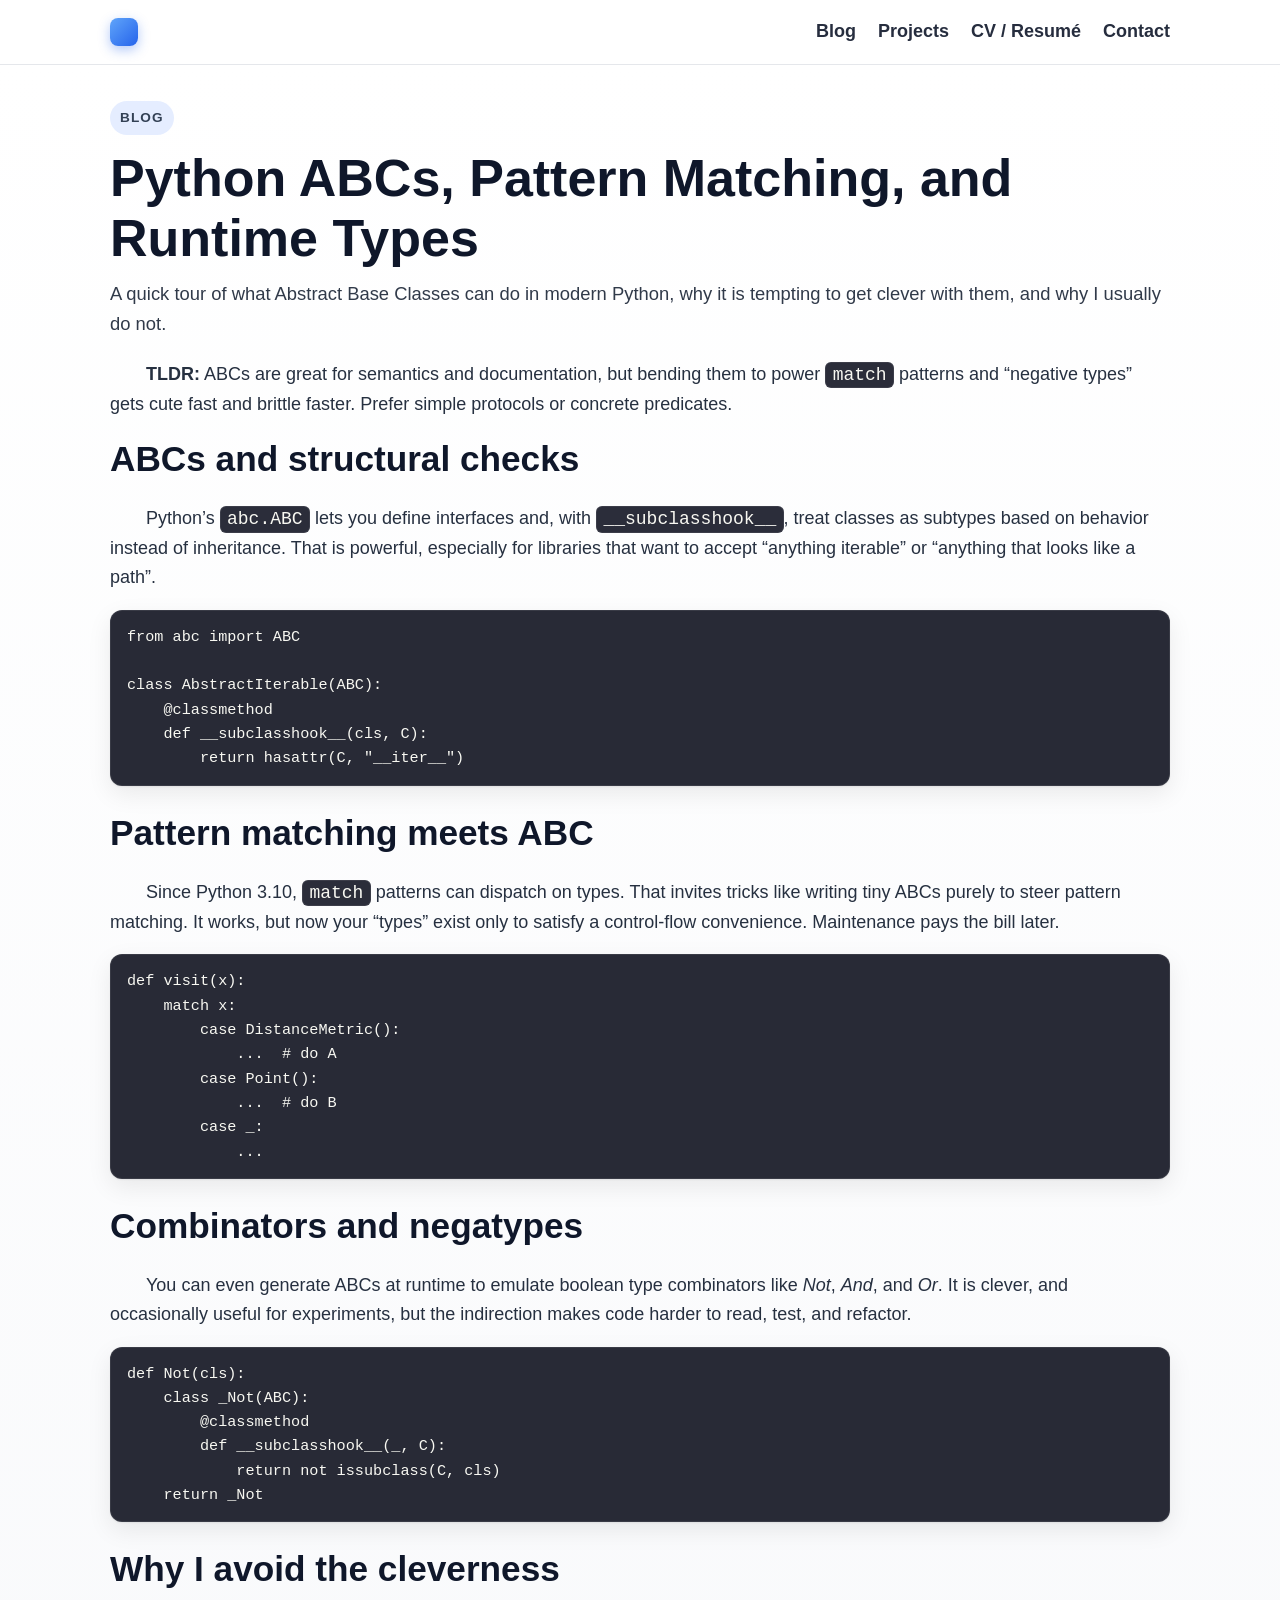
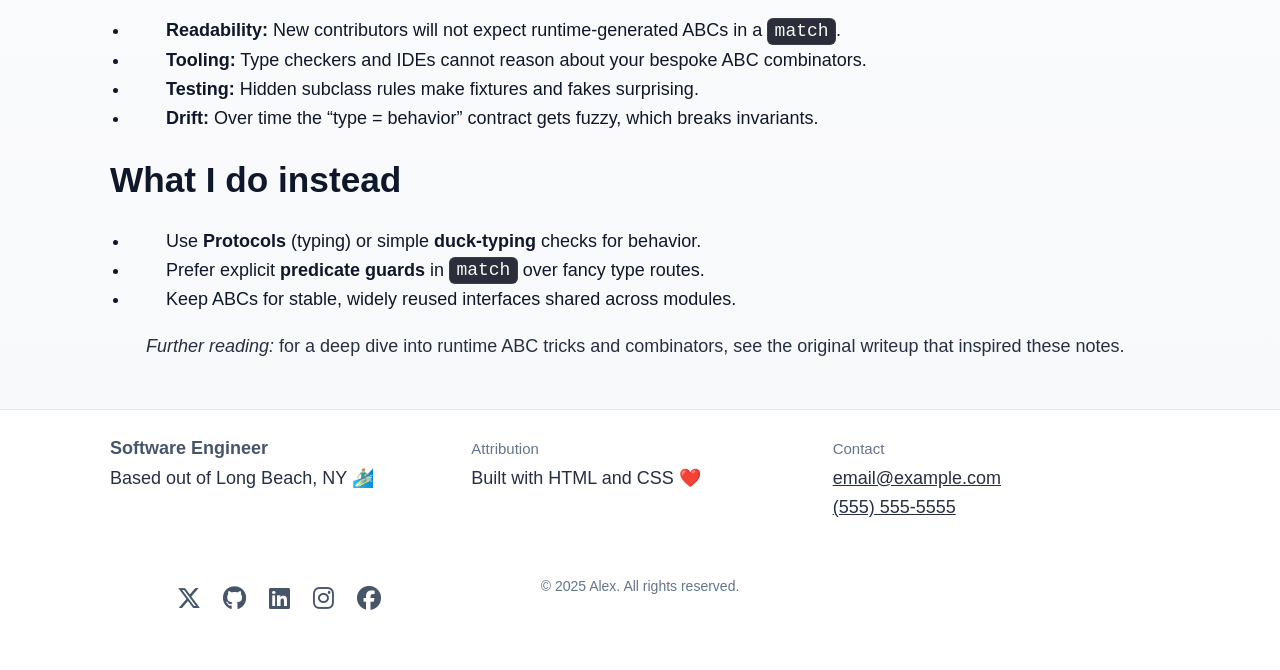
==== blogpost.html @ 9cd6cbfb "First commit" ====
<!DOCTYPE html>
<html lang="en">
  <head>
    <meta charset="utf-8" />
    <meta name="viewport" content="width=device-width, initial-scale=1" />
    <title>Python ABCs, Pattern Matching, and Runtime Types — Alex</title>
    <meta
      name="description"
      content="My notes on Python's Abstract Base Classes and how they interact with structural typing and pattern matching, plus when to avoid clever runtime ABC tricks."
    />
    <link rel="stylesheet" href="css/style.css" />
    <!-- Font Awesome (icons) -->
    <link
      rel="stylesheet"
      href="https://cdnjs.cloudflare.com/ajax/libs/font-awesome/6.5.0/css/all.min.css"
      referrerpolicy="no-referrer"
    />
  </head>
  <body>
    <a class="sr-only" href="#content">Skip to content</a>

    <!-- ======= Header / Navigation ======= -->
    <header class="site-header">
      <div class="container inner">
        <div class="brand">
          <a href="index.html" aria-label="Go to home">
            <span class="logo" aria-hidden="true"></span>
          </a>
        </div>

        <button
          class="menu-toggle"
          type="button"
          aria-expanded="false"
          aria-controls="primary-nav"
          data-menu-toggle
        >
          <span>Menu</span>
        </button>

        <nav id="primary-nav" class="primary" aria-label="Primary">
          <ul class="nav-list">
            <li><a href="blog-posts.html" aria-current="page">Blog</a></li>
            <li><a href="projects.html">Projects</a></li>
            <li><a href="index.html#cv">CV / Resumé</a></li>
            <li><a href="index.html#contact">Contact</a></li>
          </ul>
        </nav>
      </div>
    </header>

    <main id="content">
      <section class="hero compact">
        <div class="container">
          <span class="eyebrow">Blog</span>
          <h1 class="title">
            Python ABCs, Pattern Matching, and Runtime Types
          </h1>
          <p class="lead">
            A quick tour of what Abstract Base Classes can do in modern Python,
            why it is tempting to get clever with them, and why I usually do
            not.
          </p>

          <article style="margin-top: 20px">
            <p class="mono">
              <strong>TLDR:</strong> ABCs are great for semantics and
              documentation, but bending them to power
              <code>match</code> patterns and “negative types” gets cute fast
              and brittle faster. Prefer simple protocols or concrete
              predicates.
            </p>

            <h2>ABCs and structural checks</h2>
            <p class="mono">
              Python’s <code>abc.ABC</code> lets you define interfaces and, with
              <code>__subclasshook__</code>, treat classes as subtypes based on
              behavior instead of inheritance. That is powerful, especially for
              libraries that want to accept “anything iterable” or “anything
              that looks like a path”.
            </p>

            <pre class="code-font"><code>from abc import ABC

class AbstractIterable(ABC):
    @classmethod
    def __subclasshook__(cls, C):
        return hasattr(C, "__iter__")
</code></pre>

            <h2>Pattern matching meets ABC</h2>
            <p class="mono">
              Since Python 3.10, <code>match</code> patterns can dispatch on
              types. That invites tricks like writing tiny ABCs purely to steer
              pattern matching. It works, but now your “types” exist only to
              satisfy a control-flow convenience. Maintenance pays the bill
              later.
            </p>

            <pre class="code-font"><code>def visit(x):
    match x:
        case DistanceMetric():
            ...  # do A
        case Point():
            ...  # do B
        case _:
            ...
</code></pre>

            <h2>Combinators and negatypes</h2>
            <p class="mono">
              You can even generate ABCs at runtime to emulate boolean type
              combinators like <em>Not</em>, <em>And</em>, and <em>Or</em>. It
              is clever, and occasionally useful for experiments, but the
              indirection makes code harder to read, test, and refactor.
            </p>

            <pre class="code-font"><code>def Not(cls):
    class _Not(ABC):
        @classmethod
        def __subclasshook__(_, C):
            return not issubclass(C, cls)
    return _Not
</code></pre>

            <h2>Why I avoid the cleverness</h2>
            <ul class="mono" style="padding-left: 1.25rem">
              <li>
                <strong>Readability:</strong> New contributors will not expect
                runtime-generated ABCs in a <code>match</code>.
              </li>
              <li>
                <strong>Tooling:</strong> Type checkers and IDEs cannot reason
                about your bespoke ABC combinators.
              </li>
              <li>
                <strong>Testing:</strong> Hidden subclass rules make fixtures
                and fakes surprising.
              </li>
              <li>
                <strong>Drift:</strong> Over time the “type = behavior” contract
                gets fuzzy, which breaks invariants.
              </li>
            </ul>

            <h2>What I do instead</h2>
            <ul class="mono" style="padding-left: 1.25rem">
              <li>
                Use <strong>Protocols</strong> (typing) or simple
                <strong>duck-typing</strong> checks for behavior.
              </li>
              <li>
                Prefer explicit <strong>predicate guards</strong> in
                <code>match</code> over fancy type routes.
              </li>
              <li>
                Keep ABCs for stable, widely reused interfaces shared across
                modules.
              </li>
            </ul>

            <p class="mono">
              <em>Further reading:</em> for a deep dive into runtime ABC tricks
              and combinators, see the original writeup that inspired these
              notes.
            </p>
          </article>
        </div>
      </section>
    </main>

    <footer>
      <div class="container footgrid">
        <div>
          <strong>Software Engineer</strong>
          <p>Based out of Long Beach, NY 🏄🏼‍♂️</p>
        </div>
                <div>
          <small>Attribution</small>
          <p>Built with HTML and CSS ❤️</p>
        </div>
        <div>
          <small>Contact</small>
          <p>
            <a href="mailto:email@example.com">email@example.com</a><br />
            <a href="tel:+15555555555">(555) 555-5555</a>
          </p>
        </div>

      <!-- Social icons (match site footer) -->
      <div style="margin-top: 20px; text-align: center; font-size: 1.5rem">
        <a href="#" aria-label="Twitter" style="margin: 0 8px"
          ><i class="fa-brands fa-x-twitter"></i
        ></a>
        <a href="#" aria-label="GitHub" style="margin: 0 8px"
          ><i class="fa-brands fa-github"></i
        ></a>
        <a href="#" aria-label="LinkedIn" style="margin: 0 8px"
          ><i class="fa-brands fa-linkedin"></i
        ></a>
        <a href="#" aria-label="Instagram" style="margin: 0 8px"
          ><i class="fa-brands fa-instagram"></i
        ></a>
        <a href="#" aria-label="Facebook" style="margin: 0 8px"
          ><i class="fa-brands fa-facebook"></i
        ></a>
      </div>

      <p class="copyright">© 2025 Alex. All rights reserved.</p>
    </footer>

    <script>
      // Simple, accessible menu toggle for mobile
      const btn = document.querySelector("[data-menu-toggle]");
      const nav = document.getElementById("primary-nav");
      if (btn && nav) {
        btn.addEventListener("click", () => {
          const open = nav.classList.toggle("open");
          btn.setAttribute("aria-expanded", String(open));
        });
      }
    </script>
  </body>
</html>
---- css/style.css ----
/* ========= Code Blocks — Dracula theme ========= */
:root {
  --dracula-bg: #282a36;
  --dracula-foreground: #f8f8f2;
  --dracula-current-line: #44475a;
  --dracula-comment: #6272a4;
  --dracula-cyan: #8be9fd;
  --dracula-green: #50fa7b;
  --dracula-orange: #ffb86c;
  --dracula-pink: #ff79c6;
  --dracula-purple: #bd93f9;
  --dracula-red: #ff5555;
  --dracula-yellow: #f1fa8c;
}

/* Block code */
pre {
  background: var(--dracula-bg);
  color: var(--dracula-foreground);
  border-radius: 12px;
  border: 1px solid rgba(255, 255, 255, 0.08);
  padding: 14px 16px;
  overflow: auto;
  box-shadow: var(--shadow);
}
pre code {
  font-family: ui-monospace, SFMono-Regular, Menlo, Consolas, monospace;
  font-size: 0.95rem;
  line-height: 1.6;
  display: block;
}

/* Inline code */
:not(pre) > code {
  background: #2b2d3a;
  color: var(--dracula-foreground);
  border: 1px solid rgba(255, 255, 255, 0.08);
  border-radius: 6px;
  padding: 0.12em 0.35em;
  font-family: ui-monospace, SFMono-Regular, Menlo, Consolas, monospace;
}

/* Text selection inside code */
pre ::selection,
code::selection {
  background: var(--dracula-current-line);
  color: var(--dracula-foreground);
}

/* Prism.js-style tokens */
.token.comment,
.token.prolog,
.token.doctype,
.token.cdata {
  color: var(--dracula-comment);
  font-style: italic;
}
.token.punctuation {
  color: var(--dracula-foreground);
  opacity: 0.8;
}
.token.selector,
.token.tag,
.token.keyword,
.token.directive,
.token.atrule {
  color: var(--dracula-pink);
}
.token.function,
.token.method,
.token.class-name,
.token.builtin,
.token.property-access {
  color: var(--dracula-cyan);
}
.token.string,
.token.char,
.token.attr-value {
  color: var(--dracula-green);
}
.token.number,
.token.constant,
.token.symbol,
.token.boolean {
  color: var(--dracula-purple);
}
.token.property,
.token.attr-name,
.token.module,
.token.namespace {
  color: var(--dracula-orange);
}
.token.operator,
.token.entity,
.token.url {
  color: var(--dracula-pink);
}
.token.regex,
.token.important {
  color: var(--dracula-orange);
}
.token.deleted {
  color: var(--dracula-red);
}
pre code.language-plaintext {
  color: var(--dracula-cyan);
}

.mono {
  text-indent: 2em; /* control the indent */
  line-height: 1.6; /* improves readability */
  /* NOTE: intentionally inherit the body font so paragraphs match the H1 (San Francisco on macOS) */
  font-family: inherit;
  font-size: 18px; /* set paragraph font size */
}

.mono2 {
  text-align: center;
  -webkit-box-align: center;
  -ms-flex-align: center;
  align-items: center;
  -ms-grid-row-align: center;
  align-self: center;
  /* intionally left blank for future overrides */
}

.mono2 ul {
  list-style: none;
  padding-left: 0;
}

*,
*::before,
*::after {
  box-sizing: border-box;
}
html:focus-within {
  scroll-behavior: smooth;
}
html,
body {
  height: 100%;
}
body {
  margin: 0;
  /* Use the macOS system UI stack so headers and paragraphs use San Francisco on Mac */
  font-family: -apple-system, BlinkMacSystemFont, "SF Pro Text",
    "SF Pro Display", Segoe UI, Roboto, Helvetica, Arial, "Apple Color Emoji",
    "Segoe UI Emoji", sans-serif;
  line-height: 1.65;
  color: var(--text);
  background: var(--bg);
  font-size: 18px;
}
img,
svg,
video,
canvas {
  max-width: 100%;
  display: block;
  height: auto;
}
a {
  color: inherit;
}

:root {
  --bg: #ffffffa5;
  --surface: #f6f7f9;
  --text: #0f172a;
  --muted: #55607088;
  --border: #e5e7eb;
  --accent: #2563eb; /* blue-600 */
  --accent-ink: #f6fafe;
  --radius: 16px;
  --shadow: 0 1px 2px rgba(0, 0, 0, 0.06), 0 8px 24px rgba(0, 0, 0, 0.08);
  --container: 1100px;
}

.container {
  max-width: var(--container);
  margin-inline: auto;
  padding: 0 20px;
}
.sr-only {
  position: absolute;
  width: 1px;
  height: 1px;
  padding: 0;
  margin: -1px;
  overflow: hidden;
  clip: rect(0, 0, 0, 0);
  white-space: nowrap;
  border: 0;
}

/* ========= Header / Nav ========= */
header.site-header {
  position: sticky;
  top: 0;
  z-index: 50;
  background: rgba(255, 255, 255, 0.8);
  backdrop-filter: saturate(180%) blur(10px);
  border-bottom: 1px solid var(--border);
}
.site-header .inner {
  display: flex;
  align-items: center;
  gap: 16px;
  min-height: 64px;
}
.brand {
  font-weight: 800;
  letter-spacing: 0.2px;
}
.brand a {
  display: flex;
  align-items: center;
  gap: 10px;
  text-decoration: none;
}
.brand .logo {
  width: 28px;
  height: 28px;
  border-radius: 8px;
  background: linear-gradient(135deg, #60a5fa, #2563eb);
  box-shadow: 0 4px 12px rgba(37, 99, 235, 0.35);
}

nav.primary {
  margin-left: auto;
}
.nav-list {
  display: flex;
  gap: 22px;
  list-style: none;
  margin: 0;
  padding: 0;
}
.nav-list a {
  font-weight: 600;
  text-decoration: none;
  opacity: 0.9;
}
.nav-list a:hover {
  opacity: 1;
  color: var(--accent);
}

.menu-toggle {
  display: none;
  border: 1px solid var(--border);
  background: #fff;
  border-radius: 10px;
  padding: 8px 10px;
  box-shadow: var(--shadow);
}

@media (max-width: 820px) {
  nav.primary {
    position: fixed;
    inset: 64px 0 auto 0;
    background: #fff;
    border-bottom: 1px solid var(--border);
    display: none;
  }
  nav.primary.open {
    display: block;
  }
  .nav-list {
    flex-direction: column;
    padding: 18px 20px;
  }
  .menu-toggle {
    display: inline-flex;
    margin-left: auto;
    align-items: center;
    gap: 8px;
  }
}

/* ========= Sections ========= */
section {
  padding: 72px 0;
}
section.compact {
  padding: 36px 0;
}
.eyebrow {
  display: inline-block;
  font-size: 0.85rem;
  font-weight: 700;
  letter-spacing: 0.08em;
  text-transform: uppercase;
  color: #334155;
  background: #e5edff;
  border-radius: 999px;
  padding: 6px 10px;
}
h1 {
  font-size: clamp(2rem, 4vw + 1rem, 3.25rem);
  line-height: 1.15;
  margin: 14px 0 10px;
}
h2 {
  font-size: clamp(1.5rem, 2.5vw + 0.5rem, 2.2rem);
  margin: 0 0 16px;
}
p {
  margin: 0 0 12px;
  color: #263040;
}

.kicker {
  font-weight: 700;
  color: #0b1324;
}
.lead {
  font-size: 1.15rem;
  opacity: 0.95;
}

/* ========= Hero ========= */
.hero {
  background: linear-gradient(180deg, #ffffff 0, #f8f9fb 100%);
}
.hero .grid {
  display: grid;
  grid-template-columns: 1.2fr 0.8fr;
  gap: 36px;
  align-items: center;
}
.hero .title span.name {
  background: linear-gradient(90deg, #111827, #2563eb);
  -webkit-background-clip: text;
  background-clip: text;
  color: transparent;
}

.actions {
  display: flex;
  gap: 12px;
  flex-wrap: wrap;
  margin-top: 10px;
}
.btn {
  display: inline-flex;
  align-items: center;
  gap: 8px;
  padding: 12px 16px;
  border-radius: 12px;
  border: 1px solid var(--border);
  text-decoration: none;
  font-weight: 650;
}
.btn.primary {
  background: var(--accent);
  border-color: transparent;
  color: var(--accent-ink);
  box-shadow: 0 8px 22px rgba(37, 99, 235, 0.25);
}
.btn.ghost {
  background: #ffffffa7;
}

.portrait {
  aspect-ratio: 1/1;
  border-radius: 24px;
  background: radial-gradient(
    60% 60% at 60% 30%,
    #c7d2fe 0,
    #93c5fd 40%,
    #2563eb 100%
  );
  position: relative;
  box-shadow: var(--shadow);
}
.portrait::after {
  content: "";
  position: absolute;
  inset: 10%;
  border: 2px dashed rgba(255, 255, 255, 0.65);
  border-radius: 22px;
}

@media (max-width: 920px) {
  .hero .grid {
    grid-template-columns: 1fr;
  }
  .portrait {
    order: -1;
  }
}

/* ========= Logos line ========= */
.employers {
  display: flex;
  flex-wrap: wrap;
  gap: 18px;
  align-items: center;
  color: #475569;
}
.employers a {
  color: #334155;
}

/* ========= Testimonials ========= */
.testimonials .grid {
  display: grid;
  grid-template-columns: repeat(3, 1fr);
  gap: 18px;
}
.card {
  background: #ffffffa7;
  border: 1px solid var(--border);
  border-radius: var(--radius);
  box-shadow: var(--shadow);
  padding: 18px;
}
.quote {
  font-size: 1.05rem;
}
.person {
  display: flex;
  gap: 12px;
  align-items: center;
  margin-top: 12px;
}
.avatar {
  width: 48px;
  height: 48px;
  border-radius: 999px;
  background: conic-gradient(from 0deg, #2563eb, #60a5fa, #93c5fd, #2563eb);
}

@media (max-width: 920px) {
  .testimonials .grid {
    grid-template-columns: 1fr;
  }
}

/* ========= Contact ========= */
form {
  display: grid;
  gap: 14px;
}
.grid-2 {
  display: grid;
  gap: 14px;
  grid-template-columns: 1fr 1fr;
}
label {
  font-size: 0.925rem;
  font-weight: 600;
  color: #0b1324;
}
input,
textarea {
  width: 100%;
  border: 1px solid var(--border);
  border-radius: 12px;
  padding: 12px 14px;
  font: inherit;
  background: #ffffffa7;
}
textarea {
  min-height: 130px;
  resize: vertical;
}

@media (max-width: 720px) {
  .grid-2 {
    grid-template-columns: 1fr;
  }
}

/* ========= Footer ========= */
footer {
  border-top: 1px solid var(--border);
  padding: 24px 0 56px;
  color: #475569;
  background: #ffffffa7;
}
.footgrid {
  display: grid;
  gap: 24px;
  grid-template-columns: 1fr 1fr 1fr;
}
.footgrid small {
  color: #64748b;
}

/* bottom centered copyright line */
footer .copyright {
  margin-top: 16px;
  text-align: center;
  font-size: 0.875rem;
  color: #64748b;
}

@media (max-width: 900px) {
  .footgrid {
    grid-template-columns: 1fr;
  }
}

/* ========= Optional: code-specific font (use this class when needed) ========= */
.code-font {
  font-family: ui-monospace, SFMono-Regular, Menlo, Consolas, monospace;
}
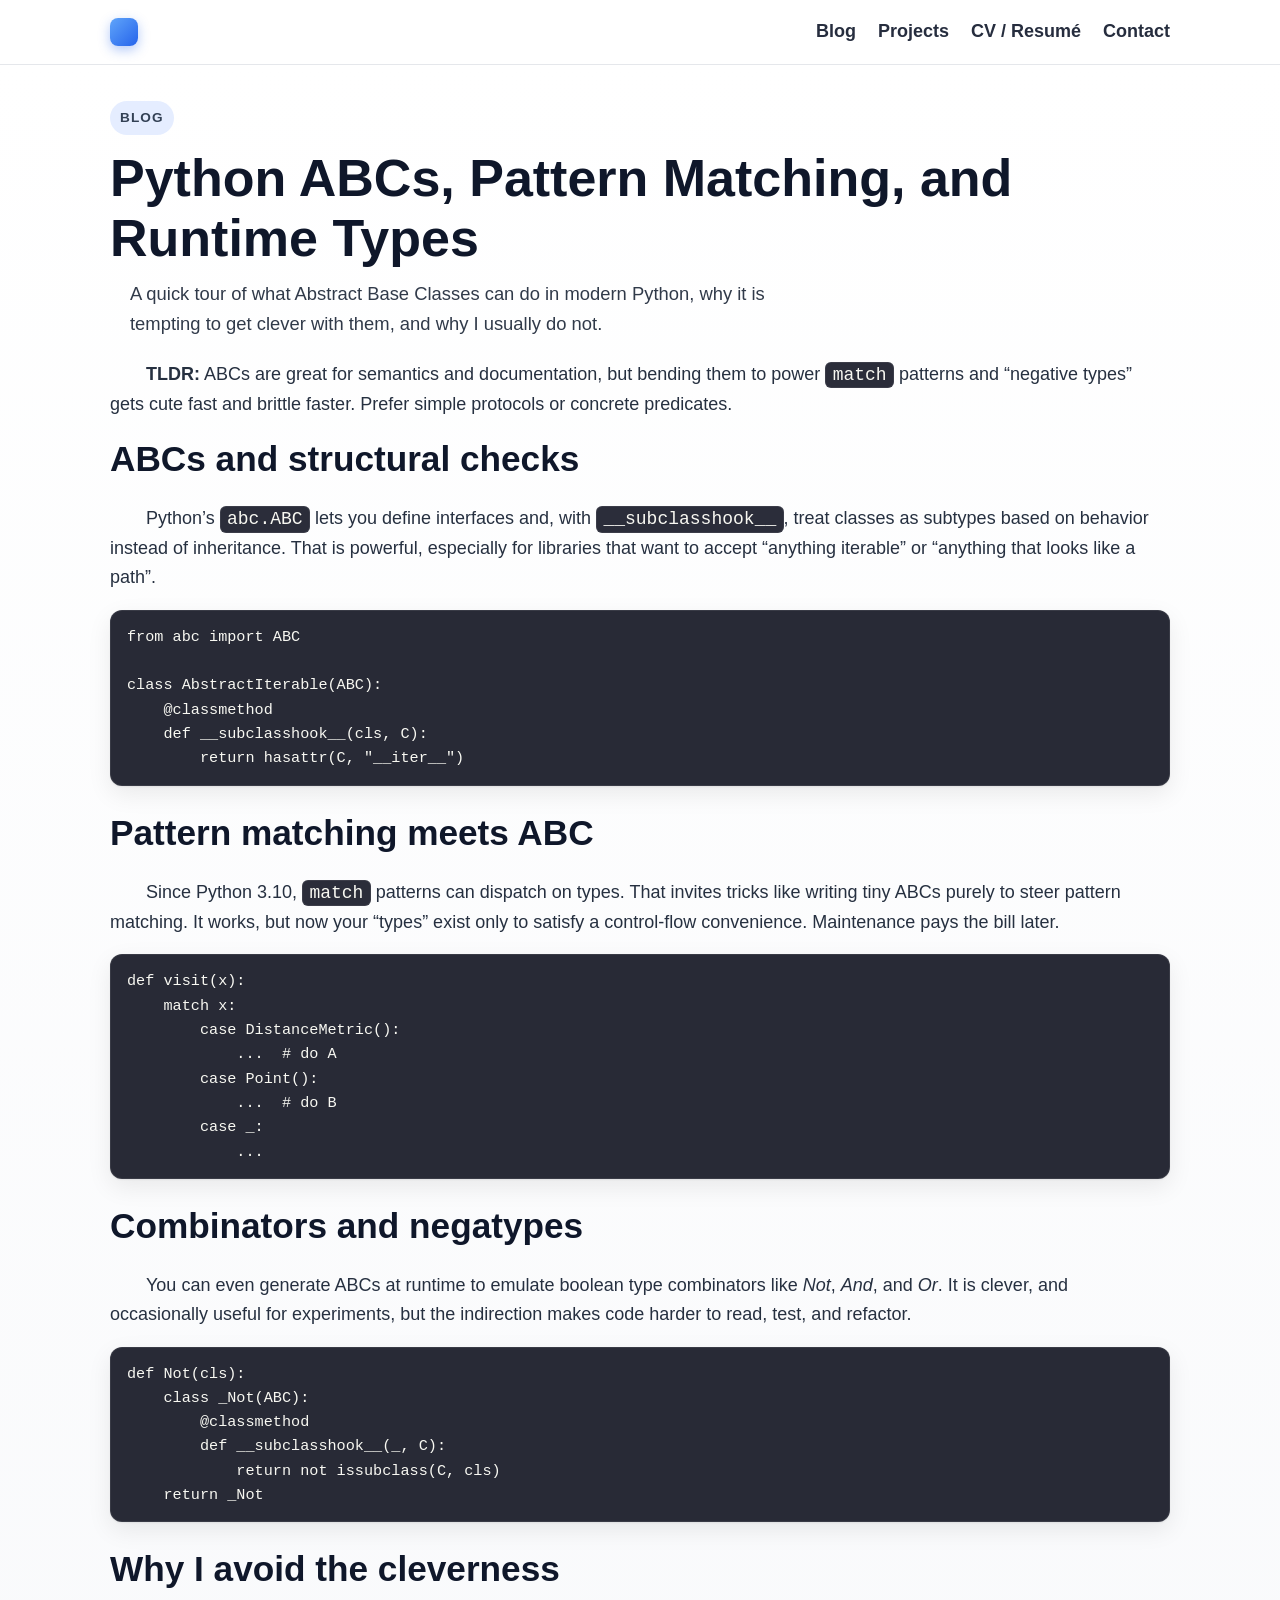
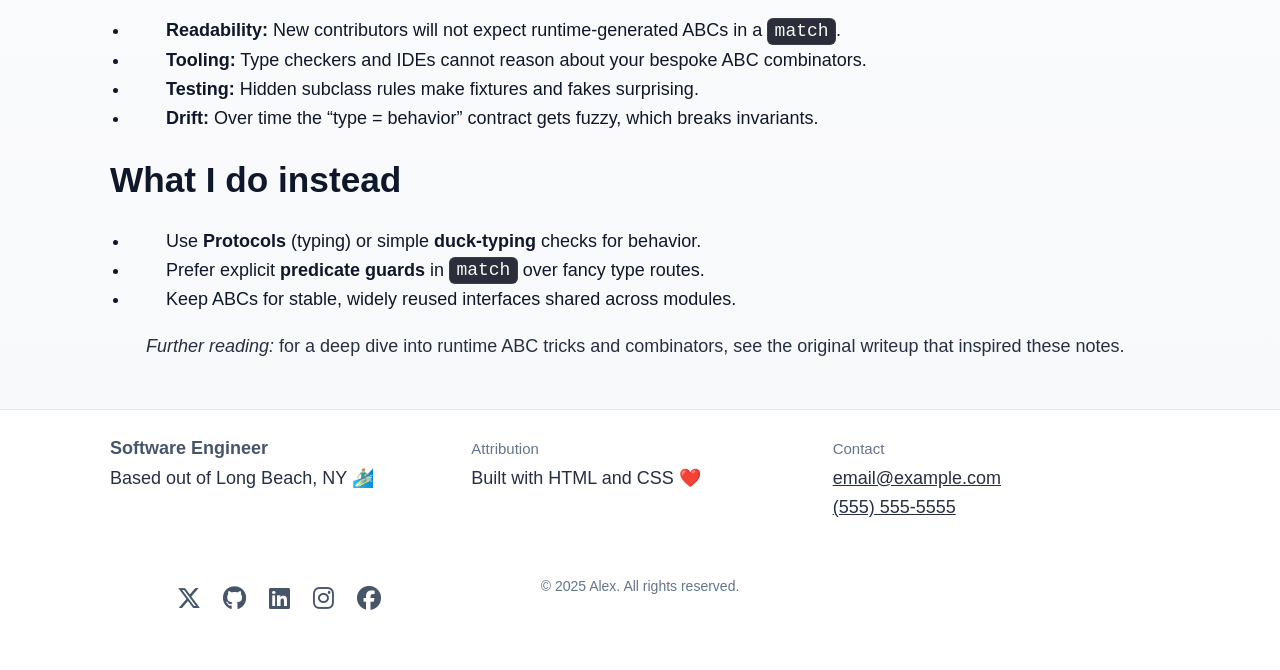
==== commit b6c83a42: "Made more changes to projects page" ====
--- a/blogpost.html
+++ b/blogpost.html
@@ -56,7 +56,7 @@
           <h1 class="title">
             Python ABCs, Pattern Matching, and Runtime Types
           </h1>
-          <p class="lead">
+            <p class="lead"</p>
             A quick tour of what Abstract Base Classes can do in modern Python,
             why it is tempting to get clever with them, and why I usually do
             not.
--- a/css/style.css
+++ b/css/style.css
@@ -316,6 +316,10 @@
   color: #0b1324;
 }
 .lead {
+  width: 100%;
+  max-width: 740px;
+  padding-left: 20px;
+  padding-right: 20px;
   font-size: 1.15rem;
   opacity: 0.95;
 }
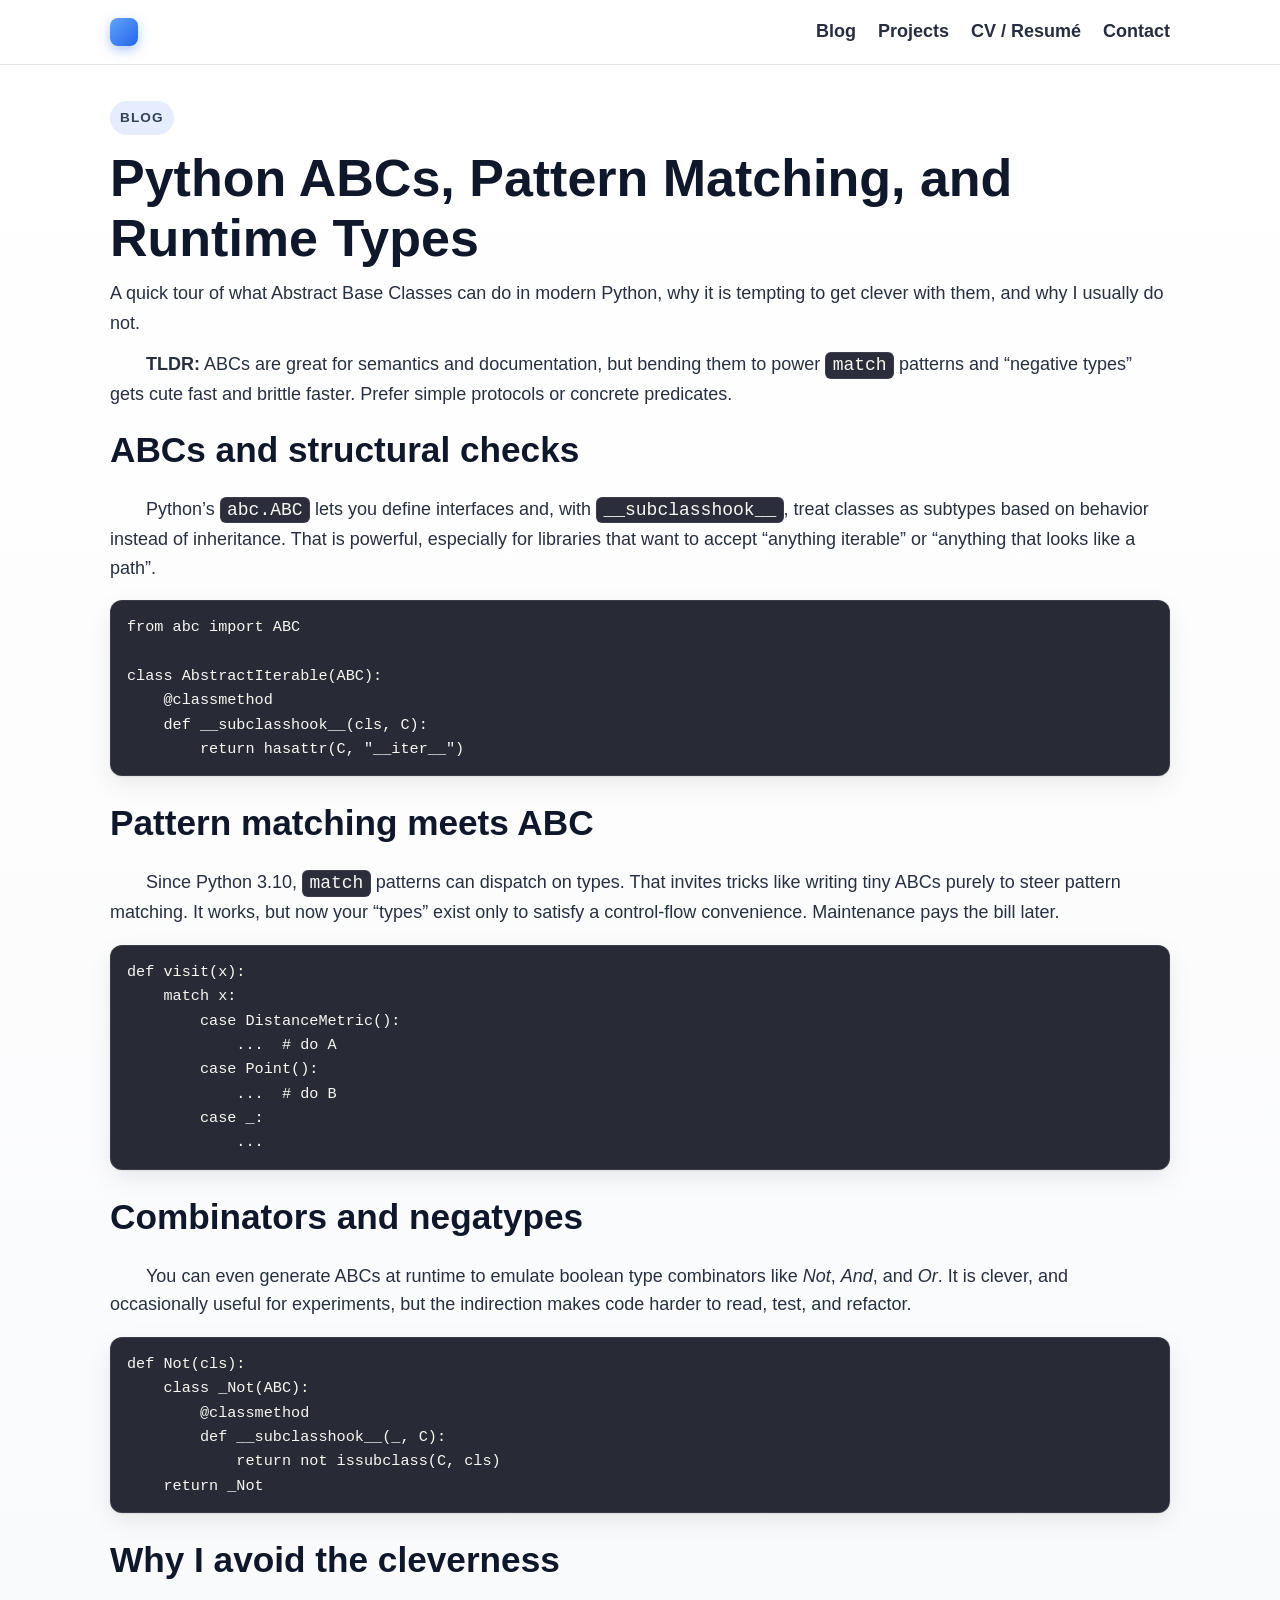
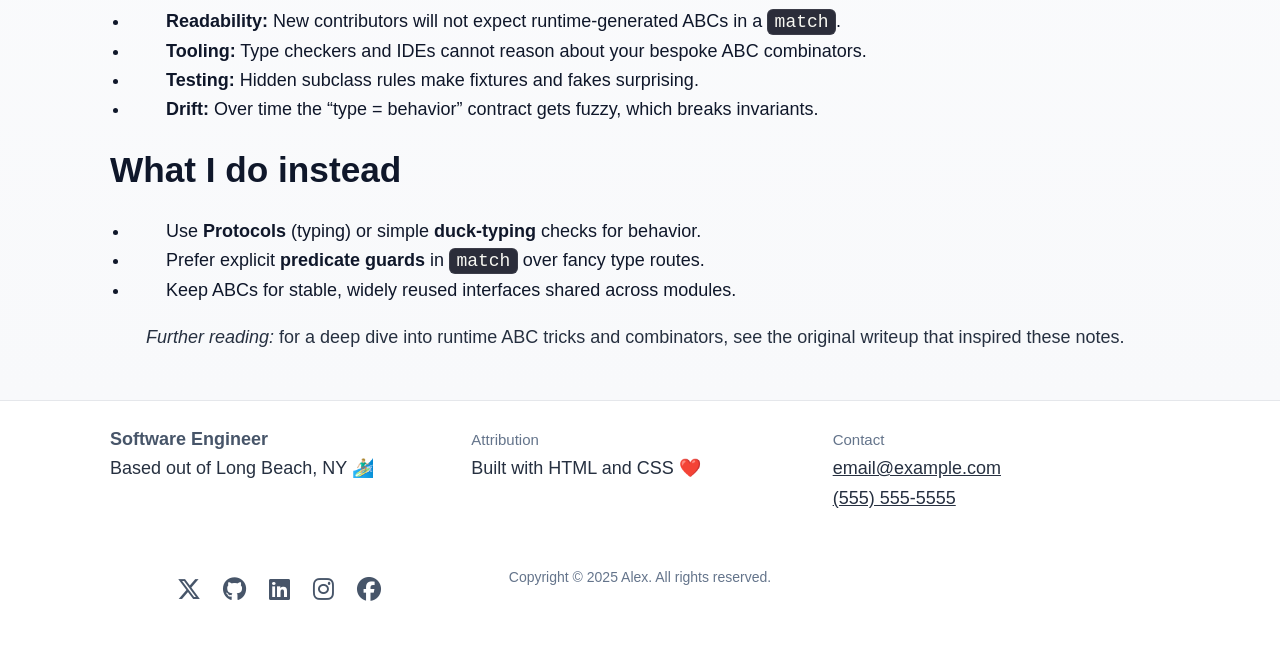
==== commit 71954681: "Update site" ====
--- a/blogpost.html
+++ b/blogpost.html
@@ -56,13 +56,13 @@
           <h1 class="title">
             Python ABCs, Pattern Matching, and Runtime Types
           </h1>
-            <p class="lead"</p>
+            <p>
             A quick tour of what Abstract Base Classes can do in modern Python,
             why it is tempting to get clever with them, and why I usually do
             not.
           </p>
 
-          <article style="margin-top: 20px">
+          <article">
             <p class="mono">
               <strong>TLDR:</strong> ABCs are great for semantics and
               documentation, but bending them to power
@@ -206,7 +206,7 @@
         ></a>
       </div>
 
-      <p class="copyright">© 2025 Alex. All rights reserved.</p>
+      <p class="copyright">Copyright © 2025 Alex. All rights reserved.</p>
     </footer>
 
     <script>
